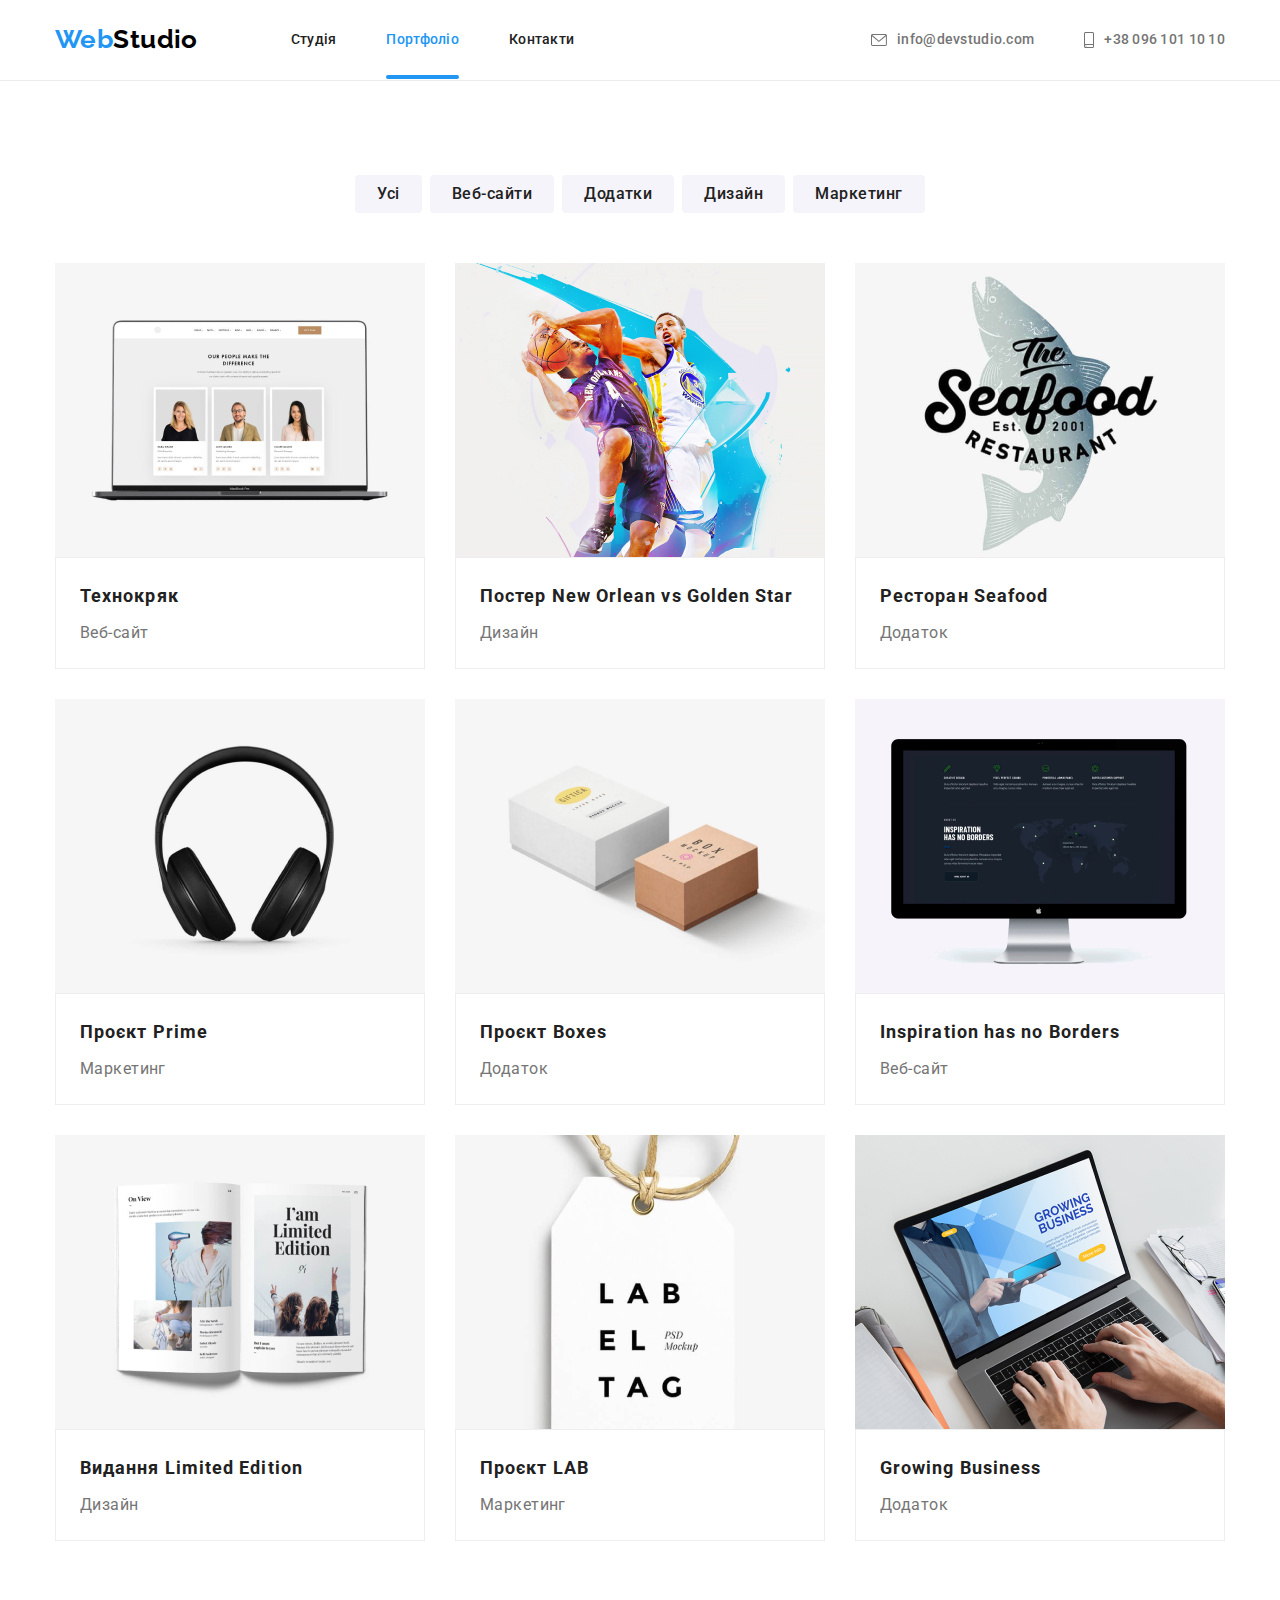
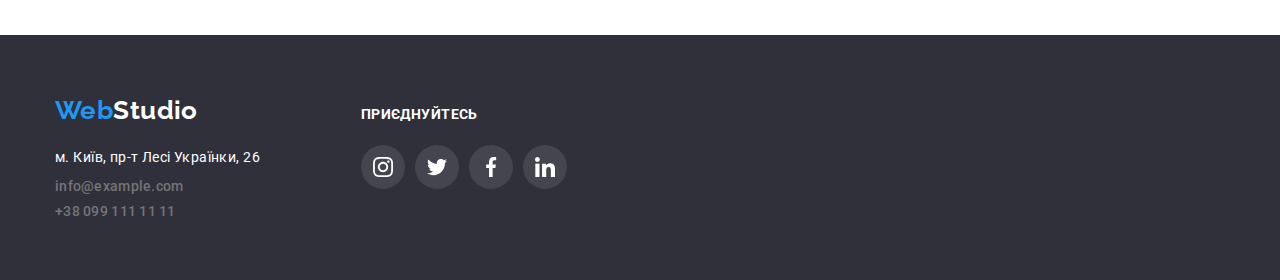
==== portfolio.html @ 7603ac48 "start" ====
<!DOCTYPE html>
<html lang="en">
  <head>
    <meta charset="UTF-8" />
    <meta http-equiv="X-UA-Compatible" content="IE=edge" />
    <meta name="viewport" content="width=device-width, initial-scale=1.0" />
    <link rel="preconnect" href="https://fonts.googleapis.com" />
    <link rel="preconnect" href="https://fonts.gstatic.com" crossorigin />
    <link
      href="https://fonts.googleapis.com/css2?family=Raleway:wght@700&family=Roboto:wght@400;500;700;900&display=swap"
      rel="stylesheet"
    />
    <link
      rel="stylesheet"
      href="https://cdn.jsdelivr.net/npm/modern-normalize@1.1.0/modern-normalize.min.css"
    />
    <link rel="stylesheet" href="./styles/styles.css" />
    <title>Document</title>
  </head>
  <body>
    <header class="page-header header-portfolio">
      <div class="container page-header-container">
        <nav class="page-navigation">
          <a class="logo link" href="./index.html">Web<span class="logo-word">Studio</span></a>
          <ul class="menu">
            <li><a class="nav-link" href="./index.html">Студія</a></li>
            <li class="active">
              <a class="nav-link current-portfolio link-before" href="./portfolio.html"
                >Портфоліо</a
              >
            </li>
            <li><a class="nav-link" href="">Контакти</a></li>
          </ul>
        </nav>
        <ul class="contacts-page">
          <li>
            <a class="contacts" href="mailto:info@devstudio.com"
              ><svg class="envelope-icon">
                <use href="./images/sprite.svg#icon-envelope"></use>
              </svg>
              info@devstudio.com</a
            >
          </li>
          <li>
            <a class="contacts" href="tel:+380961111111"
              ><svg class="smartphone-icon">
                <use href="./images/sprite.svg#icon-smartphone"></use>
              </svg>
              +38 096 101 10 10</a
            >
          </li>
        </ul>
      </div>
    </header>

    <main>
      <section class="portfolio">
        <div class="container">
          <h1 class="portfolio-title">Портфоліо</h1>
          <ul class="buttons-list">
            <li><button type="button" class="portfolio-button">Усі</button></li>
            <li><button type="button" class="portfolio-button">Веб-сайти</button></li>
            <li><button type="button" class="portfolio-button">Додатки</button></li>
            <li><button type="button" class="portfolio-button">Дизайн</button></li>
            <li><button type="button" class="portfolio-button">Маркетинг</button></li>
          </ul>

          <ul class="portfolio-list">
            <li>
              <a class="portfolio-cards" href="">
                <div class="portfolio-list-wrapper">
                  <img src="./images/portfolio1.jpg" alt="projects" width="370" />
                  <p class="overlay">
                    Ресурс пропонує комплексні пропозиції з різним рівнем функціоналу та сервісів.
                    Все це дозволить відвідувачу отримати вичерпні відомості про компанію чи
                    приватну особу.
                  </p>
                </div>

                <div class="portfolio-list-text">
                  <h2>Технокряк</h2>
                  <p class="portfolio-list-name">Веб-сайт</p>
                </div></a
              >
            </li>
            <li>
              <a class="portfolio-cards" href="">
                <div class="portfolio-list-wrapper">
                  <img src="./images/portfolio2.jpg" alt="projects" width="370" />
                  <p class="overlay">
                    Ресурс пропонує комплексні пропозиції з різним рівнем функціоналу та сервісів.
                    Все це дозволить відвідувачу отримати вичерпні відомості про компанію чи
                    приватну особу.
                  </p>
                </div>
                <div class="portfolio-list-text">
                  <h2>Постер New Orlean vs Golden Star</h2>
                  <p class="portfolio-list-name">Дизайн</p>
                </div></a
              >
            </li>
            <li>
              <a class="portfolio-cards" href="">
                <div class="portfolio-list-wrapper">
                  <img src="./images/portfolio3.jpg" alt="projects" width="370" />
                  <p class="overlay">
                    Ресурс пропонує комплексні пропозиції з різним рівнем функціоналу та сервісів.
                    Все це дозволить відвідувачу отримати вичерпні відомості про компанію чи
                    приватну особу.
                  </p>
                </div>
                <div class="portfolio-list-text">
                  <h2>Ресторан Seafood</h2>
                  <p class="portfolio-list-name">Додаток</p>
                </div></a
              >
            </li>
            <li>
              <a class="portfolio-cards" href="">
                <div class="portfolio-list-wrapper">
                  <img src="./images/portfolio4.jpg" alt="projects" width="370" />
                  <p class="overlay">
                    Ресурс пропонує комплексні пропозиції з різним рівнем функціоналу та сервісів.
                    Все це дозволить відвідувачу отримати вичерпні відомості про компанію чи
                    приватну особу.
                  </p>
                </div>
                <div class="portfolio-list-text">
                  <h2>Проєкт Prime</h2>
                  <p class="portfolio-list-name">Маркетинг</p>
                </div></a
              >
            </li>
            <li>
              <a class="portfolio-cards" href="">
                <div class="portfolio-list-wrapper">
                  <img src="./images/portfolio5.jpg" alt="projects" width="370" />
                  <p class="overlay">
                    Ресурс пропонує комплексні пропозиції з різним рівнем функціоналу та сервісів.
                    Все це дозволить відвідувачу отримати вичерпні відомості про компанію чи
                    приватну особу.
                  </p>
                </div>
                <div class="portfolio-list-text">
                  <h2>Проєкт Boxes</h2>
                  <p class="portfolio-list-name">Додаток</p>
                </div></a
              >
            </li>
            <li>
              <a class="portfolio-cards" href="">
                <div class="portfolio-list-wrapper">
                  <img src="./images/portfolio6.jpg" alt="projects" width="370" />
                  <p class="overlay">
                    Ресурс пропонує комплексні пропозиції з різним рівнем функціоналу та сервісів.
                    Все це дозволить відвідувачу отримати вичерпні відомості про компанію чи
                    приватну особу.
                  </p>
                </div>
                <div class="portfolio-list-text">
                  <h2>Inspiration has no Borders</h2>
                  <p class="portfolio-list-name">Веб-сайт</p>
                </div></a
              >
            </li>
            <li>
              <a class="portfolio-cards" href="">
                <div class="portfolio-list-wrapper">
                  <img src="./images/portfolio7.jpg" alt="projects" width="370" />
                  <p class="overlay">
                    Ресурс пропонує комплексні пропозиції з різним рівнем функціоналу та сервісів.
                    Все це дозволить відвідувачу отримати вичерпні відомості про компанію чи
                    приватну особу.
                  </p>
                </div>
                <div class="portfolio-list-text">
                  <h2>Видання Limited Edition</h2>
                  <p class="portfolio-list-name">Дизайн</p>
                </div></a
              >
            </li>
            <li>
              <a class="portfolio-cards" href="">
                <div class="portfolio-list-wrapper">
                  <img src="./images/portfolio8.jpg" alt="projects" width="370" />
                  <p class="overlay">
                    Ресурс пропонує комплексні пропозиції з різним рівнем функціоналу та сервісів.
                    Все це дозволить відвідувачу отримати вичерпні відомості про компанію чи
                    приватну особу.
                  </p>
                </div>
                <div class="portfolio-list-text">
                  <h2>Проєкт LAB</h2>
                  <p class="portfolio-list-name">Маркетинг</p>
                </div></a
              >
            </li>
            <li>
              <a class="portfolio-cards" href="">
                <div class="portfolio-list-wrapper">
                  <img src="./images/portfolio9.jpg" alt="projects" width="370" />
                  <p class="overlay">
                    Ресурс пропонує комплексні пропозиції з різним рівнем функціоналу та сервісів.
                    Все це дозволить відвідувачу отримати вичерпні відомості про компанію чи
                    приватну особу.
                  </p>
                </div>
                <div class="portfolio-list-text">
                  <h2>Growing Business</h2>
                  <p class="portfolio-list-name">Додаток</p>
                </div></a
              >
            </li>
          </ul>
        </div>
      </section>
    </main>

    <footer class="footer">
      <div class="container">
        <div class="address-data">
          <a class="logo link footer-logo-link" href="./index.html"
            >Web<span class="logo-footer">Studio</span></a
          >
          <address>
            <ul class="footer-contacts">
              <li>
                <a
                  class="location"
                  href="https://goo.gl/maps/fuFaJHWRUZ9PZ27R8"
                  target="_blank"
                  rel="noopener nofollow"
                  >м. Київ, пр-т Лесі Українки, 26</a
                >
              </li>
              <li class="footer-contacts">
                <a class="contacts" href="mailto:info@example.com">info@example.com</a>
              </li>
              <li class="footer-contacts">
                <a class="contacts" href="tel:+380991111111">+38 099 111 11 11</a>
              </li>
            </ul>
          </address>
        </div>

        <div class="footer-links">
          <p class="footer-icons-title">приєднуйтесь</p>
          <ul class="footer-icons-list">
            <li class="icon-link-list">
              <a class="footer-icons-link" href="">
                <svg class="footer-social-icons">
                  <use href="./images/sprite.svg#icon-instagram"></use>
                </svg>
              </a>
            </li>
            <li class="icon-link-list">
              <a class="footer-icons-link" href="">
                <svg class="footer-social-icons">
                  <use href="./images/sprite.svg#icon-twitter"></use>
                </svg>
              </a>
            </li>
            <li class="icon-link-list">
              <a class="footer-icons-link" href="">
                <svg class="footer-social-icons">
                  <use href="./images/sprite.svg#icon-facebook"></use>
                </svg>
              </a>
            </li>
            <li class="icon-link-list">
              <a class="footer-icons-link" href="">
                <svg class="footer-social-icons">
                  <use href="./images/sprite.svg#icon-linkedin"></use>
                </svg>
              </a>
            </li>
          </ul>
        </div>
      </div>
    </footer>
  </body>
</html>
---- styles/styles.css ----
:root {
  --primary-text-color: #212121;
  --secondary-text-color: #757575;
  --white-font-color: #ffffff;
  --accent-color: #2196f3;
  --dark-background-color: #2f303a;
  --primary-background-color: #ffffff;
  --secondary-background-color: #f5f4fa;
  --transition-dur-and-func: 250ms cubic-bezier(0.4, 0, 0.2, 1);
}

body {
  font-family: 'Roboto', sans-serif;
  color: var(--primary-text-color);
  background-color: var(--primary-background-color);
  font-size: 14px;
  letter-spacing: 0.03em;
}

img {
  display: block;
  min-width: 100%;
  height: auto;
}

h1,
h2,
h3,
h4,
p {
  margin: 0;
}

ul,
ol {
  margin-top: 0;
  margin-bottom: 0;
  padding-left: 0;
}

section {
  padding-top: 94px;
  padding-bottom: 94px;
}

address {
  font-style: normal;
}

.container {
  width: 1200px;
  margin: 0 auto;
  padding-left: 15px;
  padding-right: 15px;
}

.page-header {
  padding-top: 24px;
  padding-bottom: 25px;
}

/* header */
.page-header-container {
  display: flex;
  align-items: center;
}

.page-navigation {
  display: flex;
  align-items: center;
  margin-right: auto;
}

.menu {
  display: flex;
  column-gap: 50px;
}

.logo {
  font-family: 'Raleway';
  font-style: normal;
  font-weight: 700;
  font-size: 26px;
  line-height: 1.2;
  color: var(--accent-color);
  margin-right: 93px;
}

.link {
  text-decoration: none;
}

.logo-word {
  color: #000000;
}

a {
  text-decoration: none;
}

.nav-link {
  padding: 32px 0;
  font-style: normal;
  font-weight: 500;
  font-size: 14px;
  line-height: 1.14;
  letter-spacing: 0.02em;
  color: var(--primary-text-color);
  transition: color var(--transition-dur-and-func);
}

.nav-link:hover,
.nav-link:focus {
  color: var(--accent-color);
}

.current {
  color: var(--accent-color);
  position: relative;
}

.contacts-page {
  display: flex;
  column-gap: 50px;
}

.contacts {
  display: flex;
  align-items: center;
  font-style: normal;
  font-weight: 500;
  font-size: 14px;
  line-height: 1.14;
  letter-spacing: 0.02em;
  color: var(--secondary-text-color);
  transition: color var(--transition-dur-and-func);
}

.contacts:hover,
.contacts:focus {
  color: var(--accent-color);
}

ul {
  list-style: none;
}

/* head secction */

.head-block {
  background: var(--dark-background-color);
  background-image: linear-gradient(rgba(47, 48, 58, 0.4), rgba(47, 48, 58, 0.4)),
    url(../images/bg.jpg);
  background-size: cover;
  background-repeat: no-repeat;
  max-width: 1600px;
  height: 600px;
  padding-top: 200px;
  padding-bottom: 200px;
  text-align: center;
  margin: 0 auto;
}

.head-title {
  font-weight: 900;
  font-size: 44px;
  line-height: 1.36;
  letter-spacing: 0.06em;
  text-transform: uppercase;
  color: var(--white-font-color);
  width: 696px;
  margin: 0 auto;
  margin-bottom: 30px;
}

.head-button {
  font-family: inherit;
  font-style: normal;
  font-weight: 700;
  font-size: 16px;
  line-height: 1.87;
  letter-spacing: 0.06em;
  padding: 10px 32px;
  border: none;
  box-shadow: 0px 4px 4px rgba(0, 0, 0, 0.15);
  border-radius: 4px;
  color: var(--white-font-color);
  background-color: var(--accent-color);
  cursor: pointer;
  transition: background-color var(--transition-dur-and-func);
}

.head-button:hover,
.head-button:focus {
  background-color: #188ce8;
}

.hide {
  position: absolute;
  width: 1px;
  height: 1px;
  margin: -1px;
  border: 0;
  padding: 0;
  white-space: nowrap;
  clip-path: inset(100%);
  clip: rect(0 0 0 0);
  overflow: hidden;
}

.advantage-list h3 {
  font-style: normal;
  font-weight: 700;
  font-size: 14px;
  line-height: 1.14;
  text-transform: uppercase;
  color: var(--primary-text-color);
  margin-bottom: 10px;
}

.advantage-list p {
  font-style: normal;
  font-weight: 400;
  font-size: 14px;
  line-height: 1.71;
  color: var(--secondary-text-color);
}

.advantage-list {
  display: flex;
  column-gap: 30px;
}

.work {
  padding-top: 0;
}

.work-title {
  font-style: normal;
  font-weight: 700;
  font-size: 36px;
  line-height: 1.17;
  text-align: center;
  color: var(--primary-text-color);
  margin-bottom: 50px;
}

.work-photo {
  display: flex;
  column-gap: 30px;
}
.team {
  background-color: var(--secondary-background-color);
}

.team-title {
  font-style: normal;
  font-weight: 700;
  font-size: 36px;
  line-height: 1.17;
  text-align: center;
  color: var(--primary-text-color);
  margin-bottom: 50px;
}

.team-squad {
  display: flex;
  column-gap: 30px;
}

.team-member {
  width: 270px;
  background: #ffffff;
  box-shadow: 0px 1px 3px rgba(0, 0, 0, 0.12), 0px 1px 1px rgba(0, 0, 0, 0.14),
    0px 2px 1px rgba(0, 0, 0, 0.2);
  border-radius: 0px 0px 4px 4px;
}

.member-name {
  padding-top: 30px;
  padding-bottom: 30px;
  text-align: center;
}

.team h3 {
  font-weight: 500;
  font-size: 16px;
  line-height: 1.19;
  color: var(--primary-text-color);
  margin-bottom: 10px;
}
.team p {
  font-weight: 400;
  font-size: 16px;
  line-height: 1.19;
  color: var(--secondary-text-color);
}

/* footer */

footer {
  background: var(--dark-background-color);
  padding: 60px 0;
}

.location {
  font-weight: 400;
  font-size: 14px;
  color: var(--white-font-color);
  line-height: 1.71;
  transition: color var(--transition-dur-and-func);
}

.location:hover,
.location:focus {
  color: var(--accent-color);
}

.logo-footer {
  color: var(--white-font-color);
}

.footer-contacts:not(:first-child) {
  margin-top: 9px;
}

.footer-contacts {
  line-height: 1.71;
  margin-top: 20px;
}

/* portfolio */

.header-portfolio {
  border-bottom: 1px solid #ececec;
}

.current-portfolio {
  position: relative;
  color: var(--accent-color);
}

.portfolio-title {
  position: absolute;
  width: 1px;
  height: 1px;
  margin: -1px;
  border: 0;
  padding: 0;
  white-space: nowrap;
  clip-path: inset(100%);
  clip: rect(0 0 0 0);
  overflow: hidden;
}

.portfolio-button {
  font-family: inherit;
  background-color: #f5f4fa;
  color: var(--primary-text-color);
  border-radius: 4px;
  cursor: pointer;
  padding: 6px 22px;
  border: none;
  font-weight: 500;
  font-size: 16px;
  line-height: 1.62;
  text-align: center;
  letter-spacing: 0.03em;
  transition: background-color var(--transition-dur-and-func), color var(--transition-dur-and-func),
    box-shadow var(--transition-dur-and-func);
}

.portfolio-button:hover,
.portfolio-button:focus {
  background-color: var(--accent-color);
  color: var(--white-font-color);
  box-shadow: 0px 3px 1px rgba(0, 0, 0, 0.1), 0px 1px 2px rgba(0, 0, 0, 0.08),
    0px 2px 2px rgba(0, 0, 0, 0.12);
}

.buttons-list li {
  font-style: normal;
  font-weight: 500;
  font-size: 16px;
  line-height: 1.62;
  color: var(--primary-text-color);
}
.buttons-list {
  display: flex;
  justify-content: center;
  column-gap: 8px;
}

.portfolio-list li {
  width: 370px;
  background: #ffffff;
}

.portfolio-list {
  display: flex;
  flex-wrap: wrap;
  gap: 30px;
  margin-top: 50px;
}

.portfolio-list-text {
  padding: 20px 24px;
  border: 1px solid #eeeeee;
}

.portfolio-list h2 {
  font-weight: 700;
  font-size: 18px;
  line-height: 2;
  letter-spacing: 0.06em;
  color: var(--primary-text-color);
  margin-bottom: 4px;
}

.portfolio-list-name {
  font-size: 16px;
  line-height: 1.87;
  color: var(--secondary-text-color);
}

.icon {
  display: flex;
  justify-content: center;
  align-items: center;
  width: 270px;
  height: 120px;
  background: #f5f4fa;
  border-radius: 4px;
  margin-bottom: 30px;
}

.icon-company-list {
  display: flex;
  gap: 30px;
  justify-content: space-between;
}

.icon-link {
  display: flex;
  width: 170px;
  height: 92px;
  border: 1px solid currentColor;
  border-radius: 4px;
  justify-content: center;
  align-items: center;
  color: #afb1b8;
  transition: color var(--transition-dur-and-func);
}
.icon-client {
  fill: currentColor;
}

.icon-link:hover,
.icon-link:focus {
  color: var(--accent-color);
}

.company-title {
  font-style: normal;
  font-weight: 700;
  font-size: 36px;
  line-height: 1.17;
  text-align: center;
  color: var(--primary-text-color);
  margin-bottom: 50px;
}

.social-list {
  display: flex;
  justify-content: center;
  column-gap: 10px;
  margin-top: 16px;
}

.social-list-icon {
  width: 20px;
  height: 20px;
  fill: currentColor;
}

.social-list-link {
  display: flex;
  justify-content: center;
  align-items: center;
  border-radius: 50%;
  width: 44px;
  height: 44px;
  background-color: #fff;
  color: #afb1b8;
  transition: background-color var(--transition-dur-and-func), color var(--transition-dur-and-func);
}

.social-list-link:hover,
.social-list-link:focus {
  background-color: var(--accent-color);
  color: var(--white-font-color);
}

.envelope-icon {
  width: 16px;
  height: 12px;
  margin-right: 10px;
  fill: currentColor;
}

.envelope-icon:hover {
  fill: var(--accent-color);
}

.smartphone-icon {
  width: 10px;
  height: 16px;
  margin-right: 10px;
  fill: currentColor;
}

.footer-icons {
  display: flex;
  align-items: baseline;
  margin-left: 70px;
}

.footer-icons-link {
  display: flex;
  justify-content: center;
  align-items: center;
  border-radius: 50%;
  width: 44px;
  height: 44px;
  background-color: rgba(255, 255, 255, 0.1);
  color: var(--secondary-text-color);
  transition: background-color var(--transition-dur-and-func);
}
.footer-icons-link:hover,
.footer-icons-link:focus {
  background-color: var(--accent-color);
}

.footer-icons-list {
  display: flex;
  column-gap: 10px;
  margin-top: 20px;
}

.footer-social-icons {
  width: 20px;
  height: 20px;
  fill: white;
}

.footer-icons-title {
  display: inline-block;

  font-weight: 700;
  font-size: 14px;
  line-height: 1.42;
  text-transform: uppercase;
  color: var(--white-font-color);
}

.footer .container {
  display: flex;
  align-items: baseline;
  margin: auto;
}

.address-data {
  margin-right: 70px;
}

.footer .logo {
  padding: 0;
}

.portfolio-cards {
  display: block;
}

.portfolio-cards:hover,
.portfolio-cards:focus {
  box-shadow: 0px 1px 1px rgba(0, 0, 0, 0.12), 0px 4px 4px rgba(0, 0, 0, 0.06),
    1px 4px 6px rgba(0, 0, 0, 0.16);
}

.backdrop {
  position: fixed;
  top: 0;
  left: 0;
  width: 100%;
  height: 100%;
  z-index: 100;

  background: rgba(0, 0, 0, 0.2);
  transition: opacity 500ms ease, visibility 500ms ease;
}

.modal {
  position: absolute;
  width: 528px;
  height: 581px;
  top: 50%;
  left: 50%;
  transform: translate(-50%, -50%);

  background: #ffffff;
  box-shadow: 0px 1px 3px rgba(0, 0, 0, 0.12), 0px 1px 1px rgba(0, 0, 0, 0.14),
    0px 2px 1px rgba(0, 0, 0, 0.2);
  border-radius: 4px;
}

.modal-close-btn {
  position: absolute;
  width: 30px;
  height: 30px;
  background: #ffffff;
  border: 1px solid rgba(0, 0, 0, 0.1);
  border-radius: 50%;
  background: transparent;
  padding: 0;
  display: flex;
  justify-content: center;
  align-items: center;
  cursor: pointer;
  top: 8px;
  right: 8px;
}

.backdrop.is-hidden {
  opacity: 0;
  visibility: hidden;
  pointer-events: none;
}

.work-list-overlay {
  display: flex;
  justify-content: center;
  align-items: center;
  position: absolute;
  width: 100%;
  height: 70px;
  bottom: 0;
  background: rgba(47, 48, 58, 0.8);
  font-weight: 700;
  text-transform: uppercase;
  color: var(--primary-background-color);
}

.work-list-img-wrapper {
  position: relative;
}

.portfolio-list-wrapper {
  position: relative;
  overflow: hidden;
}

.overlay {
  position: absolute;
  width: 100%;
  height: 100%;
  left: 0;
  top: 0;
  padding: 63px 24px;
  background: rgba(33, 150, 243, 0.9);
  font-weight: 400;
  font-size: 18px;
  line-height: 1.56;
  letter-spacing: 0.03em;
  color: var(--primary-background-color);
  overflow: auto;
  transform: translateY(100%);
  transition: transform var(--transition-dur-and-func);
}

.portfolio-cards:hover .overlay,
.portfolio-cards:focus .overlay {
  transform: translateY(0);
}

.link-before::after {
  content: '';
  position: absolute;
  bottom: 0;
  left: 0;
  width: 100%;
  height: 4px;
  background: #2196f3;
  border-radius: 2px;
}

.link-before-main:after {
  content: '';
  position: absolute;
  bottom: 0;
  left: 0;
  width: 100%;
  height: 4px;
  background: #2196f3;
  border-radius: 2px;
}
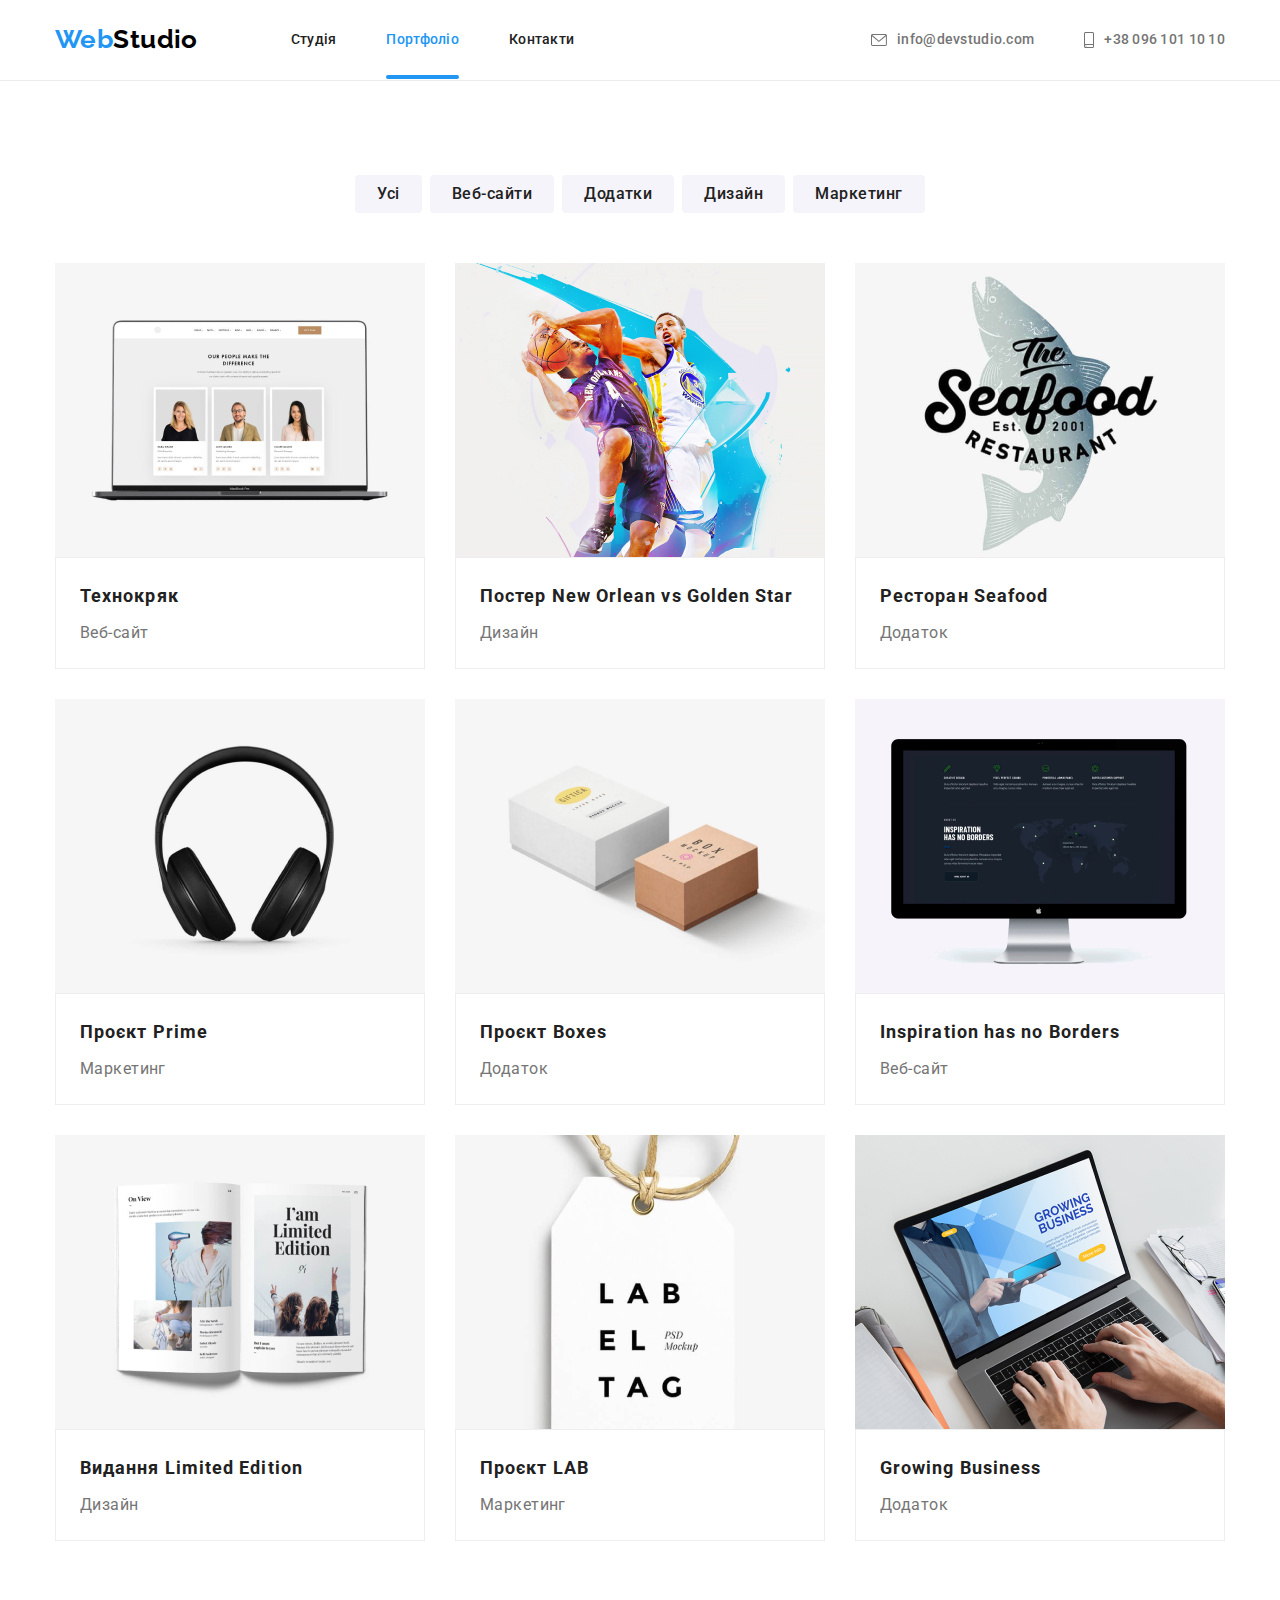
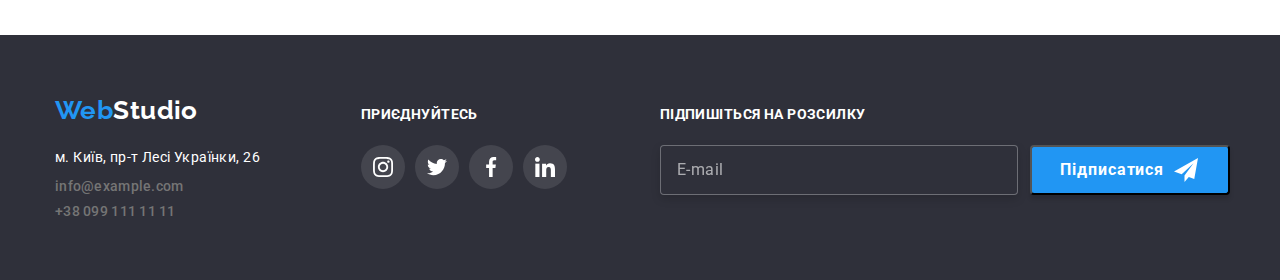
==== commit 89de8cf9: "ver.0.1" ====
--- a/portfolio.html
+++ b/portfolio.html
@@ -276,6 +276,20 @@
             </li>
           </ul>
         </div>
+        <div class="footer-form">
+          <p class="footer-form-title">Підпишіться на розсилку</p>
+          <form class="footer-form-form">
+            <label>
+              <input class="footer-form-input" type="email" name="email" placeholder="E-mail" />
+            </label>
+            <button class="footer-form-btn" type="submit">
+              Підписатися
+              <svg class="footer-form-icon" width="24" height="24">
+                <use href="./images/sprite.svg#icon-send"></use>
+              </svg>
+            </button>
+          </form>
+        </div>
       </div>
     </footer>
   </body>
--- a/styles/styles.css
+++ b/styles/styles.css
@@ -568,6 +568,9 @@
   align-items: baseline;
   margin: auto;
 }
+.footer-links {
+  margin-right: 93px;
+}
 
 .address-data {
   margin-right: 70px;
@@ -575,6 +578,62 @@
 
 .footer .logo {
   padding: 0;
+}
+
+.footer-form-title {
+  display: inline-block;
+  font-weight: 700;
+  font-size: 14px;
+  line-height: 1.42;
+  text-transform: uppercase;
+  color: var(--white-font-color);
+
+  margin-bottom: 20px;
+}
+
+.footer-form-input {
+  width: 358px;
+  height: 50px;
+  border: 1px solid rgba(255, 255, 255, 0.3);
+  filter: drop-shadow(0px 4px 4px rgba(0, 0, 0, 0.15));
+  border-radius: 4px;
+  padding: 15px 16px;
+  background: var(--dark-background-color);
+  color: var(--white-font-color);
+}
+.footer-form-input::placeholder {
+  font-size: 16px;
+  line-height: 1.25;
+  align-items: center;
+  letter-spacing: 0.03em;
+  color: rgba(255, 255, 255, 0.6);
+}
+
+.footer-form-btn {
+  margin-left: 12px;
+  width: 200px;
+  height: 50px;
+  background: var(--accent-color);
+  box-shadow: 0px 4px 4px rgba(0, 0, 0, 0.15);
+  border-radius: 4px;
+  font-weight: 700;
+  font-size: 16px;
+  line-height: 1.88;
+  display: flex;
+  align-items: center;
+  letter-spacing: 0.06em;
+  color: #ffffff;
+  padding-left: 28px;
+}
+
+.footer-form-form {
+  display: flex;
+  width: 570px;
+  justify-content: start;
+}
+
+.footer-form-icon {
+  margin-left: 10px;
 }
 
 .portfolio-cards {
@@ -606,7 +665,7 @@
   top: 50%;
   left: 50%;
   transform: translate(-50%, -50%);
-
+  padding: 40px 40px;
   background: #ffffff;
   box-shadow: 0px 1px 3px rgba(0, 0, 0, 0.12), 0px 1px 1px rgba(0, 0, 0, 0.14),
     0px 2px 1px rgba(0, 0, 0, 0.2);
@@ -628,6 +687,12 @@
   cursor: pointer;
   top: 8px;
   right: 8px;
+  transition: fill var(--accent-color);
+}
+
+.modal-close-btn:hover,
+.modal-close-btn:focus {
+  fill: var(--accent-color);
 }
 
 .backdrop.is-hidden {
@@ -703,3 +768,115 @@
   background: #2196f3;
   border-radius: 2px;
 }
+
+.modal-form-title {
+  font-weight: 700;
+  font-size: 20px;
+  line-height: 0.87;
+  text-align: center;
+  letter-spacing: 0.03em;
+  color: var(--primary-text-color);
+  margin-bottom: 12px;
+}
+
+.modal-form {
+  display: flex;
+  flex-direction: column;
+}
+
+.modal-form-input {
+  width: 100%;
+  height: 40px;
+  padding-left: 42px;
+  border: 1px solid rgba(33, 33, 33, 0.2);
+  border-radius: 4px;
+  transition: border-color var(--transition-dur-and-func);
+}
+
+.modal-form-input:focus {
+  outline: none;
+  border-color: var(--accent-color);
+}
+
+.modal-input-desc {
+  display: block;
+  margin-bottom: 4px;
+  font-size: 12px;
+  line-height: 0.86;
+  letter-spacing: 0.01em;
+  color: var(--secondary-text-color);
+}
+
+.modal-form-field {
+  margin-bottom: 10px;
+}
+
+.modal-form-message {
+  width: 100%;
+  height: 120px;
+  resize: none;
+  border: 1px solid rgba(33, 33, 33, 0.2);
+  border-radius: 4px;
+  padding: 12px 16px;
+  transition: border-color var(--transition-dur-and-func);
+}
+
+.modal-form-message:focus {
+  outline: none;
+  border-color: var(--accent-color);
+}
+
+.modal-form-message::placeholder {
+  font-size: 12px;
+  line-height: 1.16;
+  letter-spacing: 0.01em;
+  color: rgba(117, 117, 117, 0.5);
+}
+
+.modal-form-btn {
+  width: 200px;
+  height: 50px;
+  align-self: center;
+  border: none;
+  padding: 10px 52px;
+  background: var(--accent-color);
+  box-shadow: 0px 4px 4px rgba(0, 0, 0, 0.15);
+  border-radius: 4px;
+  cursor: pointer;
+  font-weight: 700;
+  font-size: 16px;
+  line-height: 1.88;
+  letter-spacing: 0.06em;
+  color: var(--white-font-color);
+}
+
+.modal-form-check-field {
+  display: flex;
+  align-items: center;
+  margin-bottom: 30px;
+  width: 100%;
+  font-weight: 400;
+  font-size: 14px;
+  line-height: 1.71;
+  letter-spacing: 0.03em;
+  color: var(--secondary-text-color);
+  padding-left: 16px;
+}
+
+.modal-form-input-icon {
+  position: absolute;
+  left: 12px;
+  top: 50%;
+  display: block;
+  transform: translateY(-50%);
+  transition: fill var(--transition-dur-and-func);
+}
+
+.modal-form-input:focus + .modal-form-input-icon {
+  fill: var(--accent-color);
+}
+
+.modal-form-input-wrapper {
+  position: relative;
+  display: block;
+}
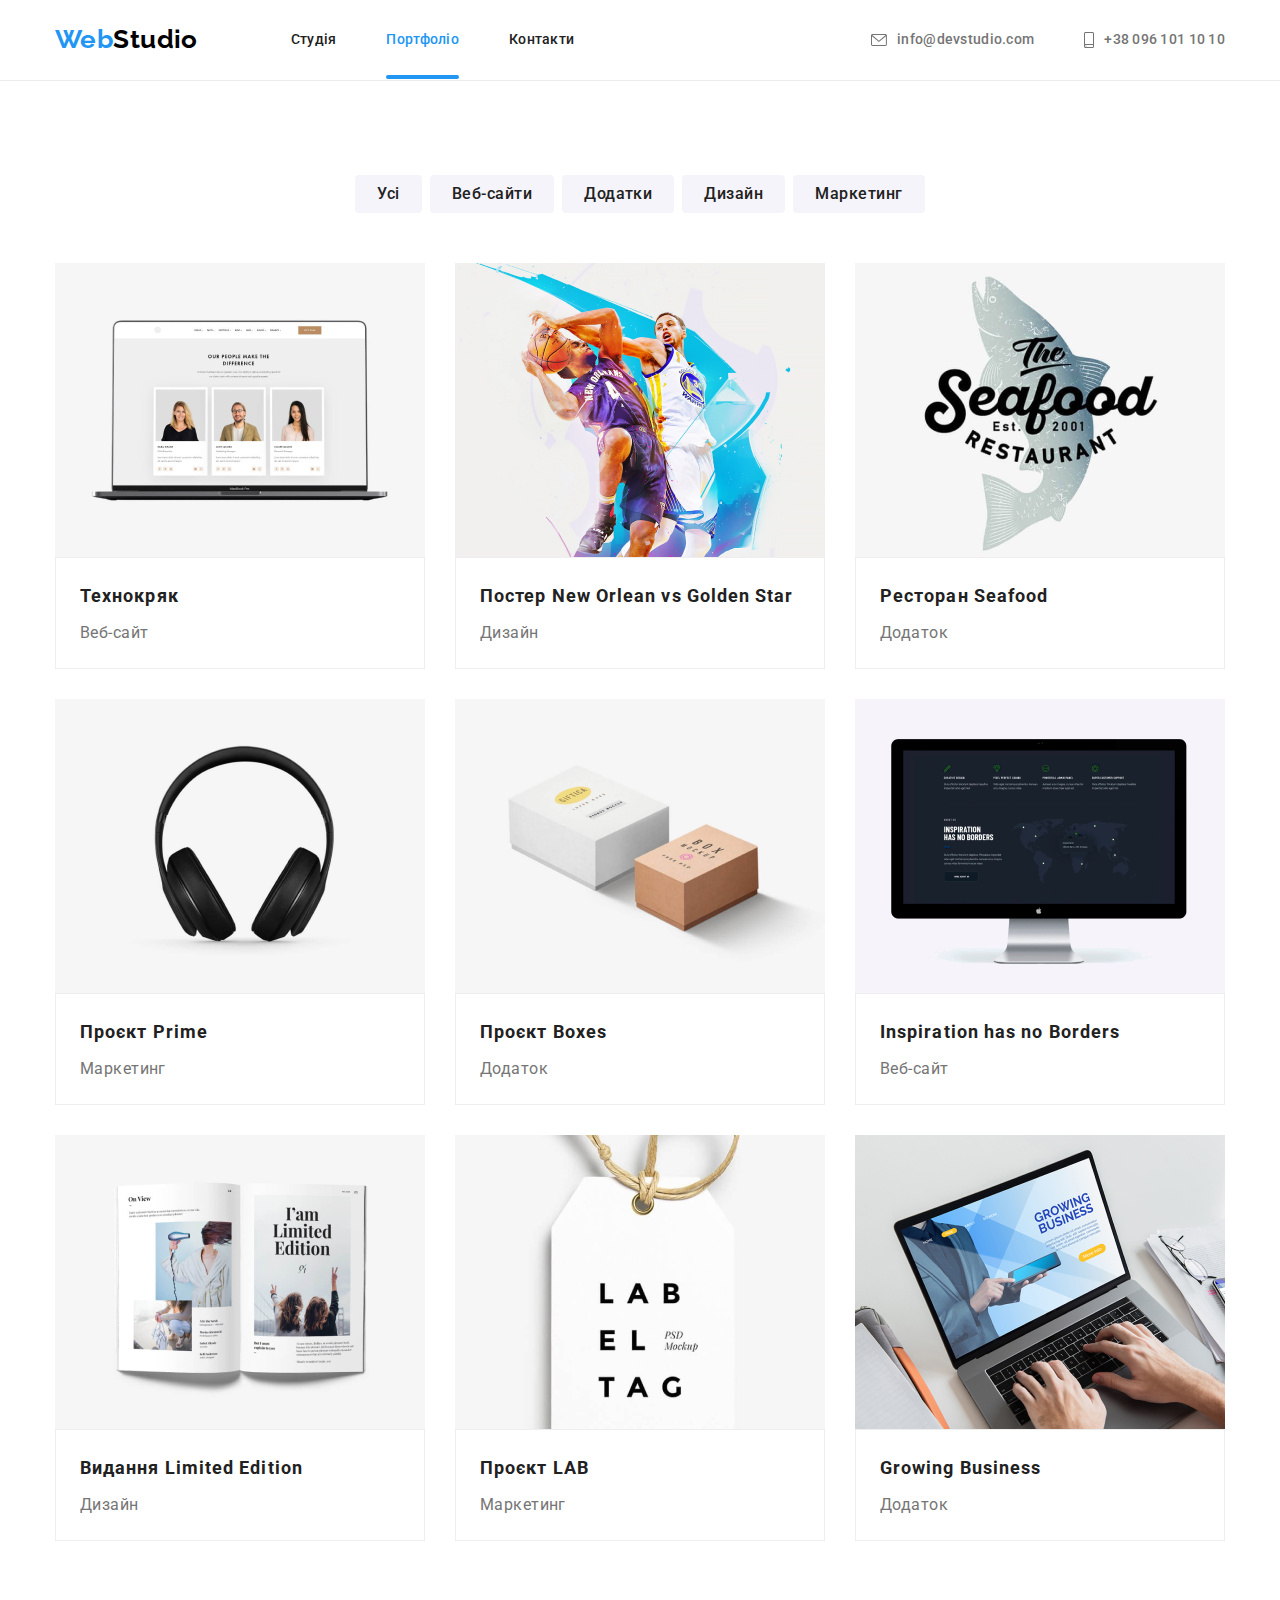
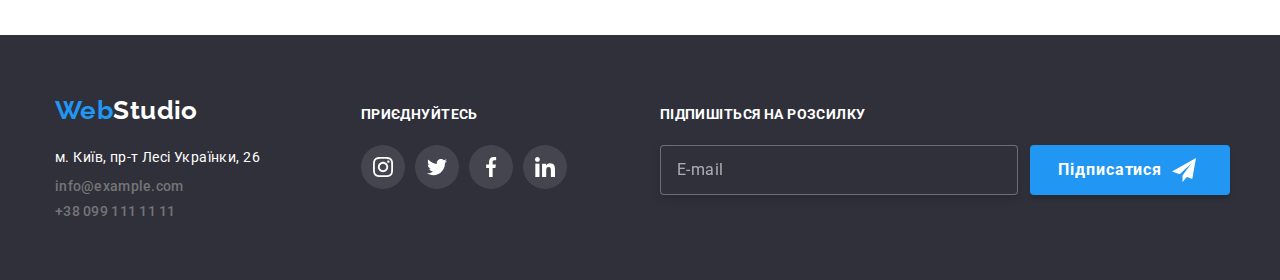
==== commit d83bdcde: "final" ====
--- a/portfolio.html
+++ b/portfolio.html
@@ -15,7 +15,7 @@
       href="https://cdn.jsdelivr.net/npm/modern-normalize@1.1.0/modern-normalize.min.css"
     />
     <link rel="stylesheet" href="./styles/styles.css" />
-    <title>Document</title>
+    <title>WebStudio</title>
   </head>
   <body>
     <header class="page-header header-portfolio">
--- a/styles/styles.css
+++ b/styles/styles.css
@@ -620,16 +620,22 @@
   font-size: 16px;
   line-height: 1.88;
   display: flex;
+  border: none;
   align-items: center;
   letter-spacing: 0.06em;
   color: #ffffff;
   padding-left: 28px;
+  transition: background-color var(--transition-dur-and-func);
+}
+
+.footer-form-btn:focus,
+.footer-form-btn:hover {
+  background-color: #188ce8;
 }
 
 .footer-form-form {
   display: flex;
   width: 570px;
-  justify-content: start;
 }
 
 .footer-form-icon {
@@ -848,6 +854,12 @@
   line-height: 1.88;
   letter-spacing: 0.06em;
   color: var(--white-font-color);
+  transition: background-color var(--transition-dur-and-func);
+}
+
+.modal-form-btn:hover,
+.modal-form-btn:focus {
+  background-color: #188ce8;
 }
 
 .modal-form-check-field {
@@ -880,3 +892,34 @@
   position: relative;
   display: block;
 }
+
+.modal-form-check {
+  position: absolute;
+  appearance: none;
+}
+
+.own-checkbox {
+  margin-right: 8px;
+  width: 16px;
+  height: 15px;
+  border: 2px solid #212121;
+  border-radius: 2px;
+  fill: var(--white-font-color);
+}
+
+.modal-form-check:checked + .own-checkbox {
+  background-color: var(--accent-color);
+}
+
+.modal-form-check:checked + .own-checkbox {
+  border-color: var(--accent-color);
+}
+
+.policy-link {
+  font-weight: 400;
+  font-size: 14px;
+  line-height: 1.71;
+  letter-spacing: 0.03em;
+  color: var(--accent-color);
+  text-decoration: underline;
+}
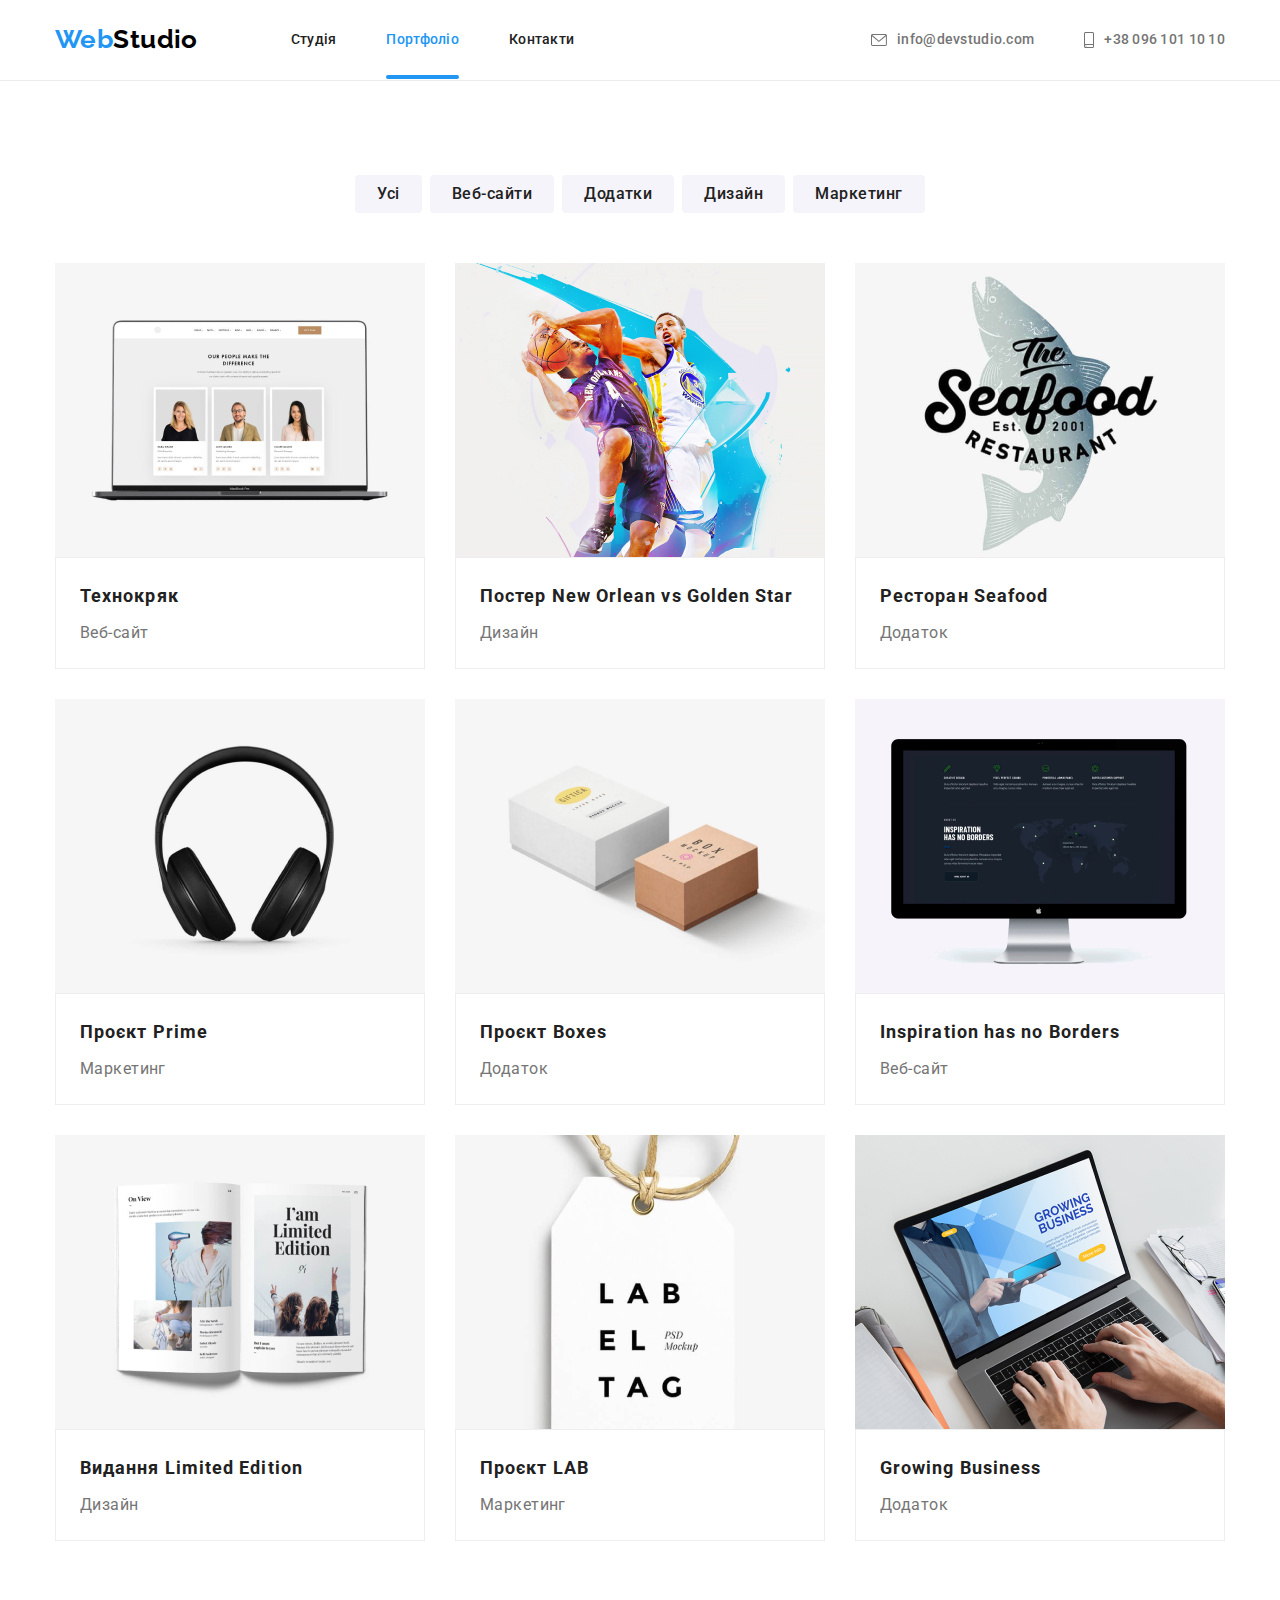
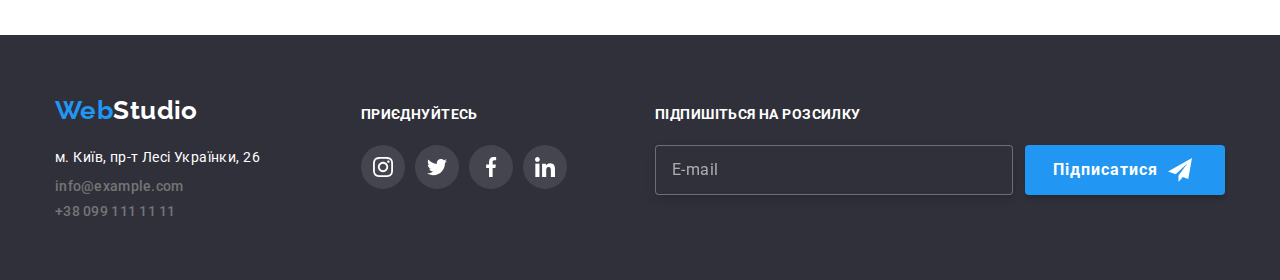
==== commit b87e1524: "21" ====
--- a/portfolio.html
+++ b/portfolio.html
@@ -15,35 +15,36 @@
       href="https://cdn.jsdelivr.net/npm/modern-normalize@1.1.0/modern-normalize.min.css"
     />
     <link rel="stylesheet" href="./styles/styles.css" />
+    <link rel="stylesheet" href="./css/main.min.css" />
     <title>WebStudio</title>
   </head>
   <body>
     <header class="page-header header-portfolio">
-      <div class="container page-header-container">
+      <div class="container page-header__container">
         <nav class="page-navigation">
           <a class="logo link" href="./index.html">Web<span class="logo-word">Studio</span></a>
           <ul class="menu">
-            <li><a class="nav-link" href="./index.html">Студія</a></li>
-            <li class="active">
-              <a class="nav-link current-portfolio link-before" href="./portfolio.html"
+            <li class="menu__item"><a class="menu__link" href="./index.html">Студія</a></li>
+            <li class="active menu__item">
+              <a class="menu__link current-portfolio link-before" href="./portfolio.html"
                 >Портфоліо</a
               >
             </li>
-            <li><a class="nav-link" href="">Контакти</a></li>
+            <li class="menu__item"><a class="menu__link" href="">Контакти</a></li>
           </ul>
         </nav>
-        <ul class="contacts-page">
-          <li>
-            <a class="contacts" href="mailto:info@devstudio.com"
-              ><svg class="envelope-icon">
+        <ul class="menu">
+          <li class="menu__item">
+            <a class="menu__contacts" href="mailto:info@devstudio.com"
+              ><svg class="menu__envelope-icon">
                 <use href="./images/sprite.svg#icon-envelope"></use>
               </svg>
               info@devstudio.com</a
             >
           </li>
-          <li>
-            <a class="contacts" href="tel:+380961111111"
-              ><svg class="smartphone-icon">
+          <li class="menu__item">
+            <a class="menu__contacts" href="tel:+380961111111"
+              ><svg class="menu__smartphone-icon">
                 <use href="./images/sprite.svg#icon-smartphone"></use>
               </svg>
               +38 096 101 10 10</a
@@ -234,10 +235,10 @@
                 >
               </li>
               <li class="footer-contacts">
-                <a class="contacts" href="mailto:info@example.com">info@example.com</a>
+                <a class="menu__contacts" href="mailto:info@example.com">info@example.com</a>
               </li>
               <li class="footer-contacts">
-                <a class="contacts" href="tel:+380991111111">+38 099 111 11 11</a>
+                <a class="menu__contacts" href="tel:+380991111111">+38 099 111 11 11</a>
               </li>
             </ul>
           </address>
--- a/styles/styles.css
+++ b/styles/styles.css
@@ -1,925 +1,5 @@
-:root {
-  --primary-text-color: #212121;
-  --secondary-text-color: #757575;
-  --white-font-color: #ffffff;
-  --accent-color: #2196f3;
-  --dark-background-color: #2f303a;
-  --primary-background-color: #ffffff;
-  --secondary-background-color: #f5f4fa;
-  --transition-dur-and-func: 250ms cubic-bezier(0.4, 0, 0.2, 1);
-}
-
-body {
-  font-family: 'Roboto', sans-serif;
-  color: var(--primary-text-color);
-  background-color: var(--primary-background-color);
-  font-size: 14px;
-  letter-spacing: 0.03em;
-}
-
-img {
-  display: block;
-  min-width: 100%;
-  height: auto;
-}
-
-h1,
-h2,
-h3,
-h4,
-p {
-  margin: 0;
-}
-
-ul,
-ol {
-  margin-top: 0;
-  margin-bottom: 0;
-  padding-left: 0;
-}
-
-section {
-  padding-top: 94px;
-  padding-bottom: 94px;
-}
-
-address {
-  font-style: normal;
-}
-
-.container {
-  width: 1200px;
-  margin: 0 auto;
-  padding-left: 15px;
-  padding-right: 15px;
-}
-
-.page-header {
-  padding-top: 24px;
-  padding-bottom: 25px;
-}
-
-/* header */
-.page-header-container {
-  display: flex;
-  align-items: center;
-}
-
-.page-navigation {
-  display: flex;
-  align-items: center;
-  margin-right: auto;
-}
-
-.menu {
-  display: flex;
-  column-gap: 50px;
-}
-
-.logo {
-  font-family: 'Raleway';
-  font-style: normal;
-  font-weight: 700;
-  font-size: 26px;
-  line-height: 1.2;
-  color: var(--accent-color);
-  margin-right: 93px;
-}
-
-.link {
-  text-decoration: none;
-}
-
-.logo-word {
-  color: #000000;
-}
-
-a {
-  text-decoration: none;
-}
-
-.nav-link {
-  padding: 32px 0;
-  font-style: normal;
-  font-weight: 500;
-  font-size: 14px;
-  line-height: 1.14;
-  letter-spacing: 0.02em;
-  color: var(--primary-text-color);
-  transition: color var(--transition-dur-and-func);
-}
-
-.nav-link:hover,
-.nav-link:focus {
-  color: var(--accent-color);
-}
-
-.current {
-  color: var(--accent-color);
-  position: relative;
-}
-
-.contacts-page {
-  display: flex;
-  column-gap: 50px;
-}
-
-.contacts {
-  display: flex;
-  align-items: center;
-  font-style: normal;
-  font-weight: 500;
-  font-size: 14px;
-  line-height: 1.14;
-  letter-spacing: 0.02em;
-  color: var(--secondary-text-color);
-  transition: color var(--transition-dur-and-func);
-}
-
-.contacts:hover,
-.contacts:focus {
-  color: var(--accent-color);
-}
-
-ul {
-  list-style: none;
-}
-
 /* head secction */
-
-.head-block {
-  background: var(--dark-background-color);
-  background-image: linear-gradient(rgba(47, 48, 58, 0.4), rgba(47, 48, 58, 0.4)),
-    url(../images/bg.jpg);
-  background-size: cover;
-  background-repeat: no-repeat;
-  max-width: 1600px;
-  height: 600px;
-  padding-top: 200px;
-  padding-bottom: 200px;
-  text-align: center;
-  margin: 0 auto;
-}
-
-.head-title {
-  font-weight: 900;
-  font-size: 44px;
-  line-height: 1.36;
-  letter-spacing: 0.06em;
-  text-transform: uppercase;
-  color: var(--white-font-color);
-  width: 696px;
-  margin: 0 auto;
-  margin-bottom: 30px;
-}
-
-.head-button {
-  font-family: inherit;
-  font-style: normal;
-  font-weight: 700;
-  font-size: 16px;
-  line-height: 1.87;
-  letter-spacing: 0.06em;
-  padding: 10px 32px;
-  border: none;
-  box-shadow: 0px 4px 4px rgba(0, 0, 0, 0.15);
-  border-radius: 4px;
-  color: var(--white-font-color);
-  background-color: var(--accent-color);
-  cursor: pointer;
-  transition: background-color var(--transition-dur-and-func);
-}
-
-.head-button:hover,
-.head-button:focus {
-  background-color: #188ce8;
-}
-
-.hide {
-  position: absolute;
-  width: 1px;
-  height: 1px;
-  margin: -1px;
-  border: 0;
-  padding: 0;
-  white-space: nowrap;
-  clip-path: inset(100%);
-  clip: rect(0 0 0 0);
-  overflow: hidden;
-}
-
-.advantage-list h3 {
-  font-style: normal;
-  font-weight: 700;
-  font-size: 14px;
-  line-height: 1.14;
-  text-transform: uppercase;
-  color: var(--primary-text-color);
-  margin-bottom: 10px;
-}
-
-.advantage-list p {
-  font-style: normal;
-  font-weight: 400;
-  font-size: 14px;
-  line-height: 1.71;
-  color: var(--secondary-text-color);
-}
-
-.advantage-list {
-  display: flex;
-  column-gap: 30px;
-}
-
-.work {
-  padding-top: 0;
-}
-
-.work-title {
-  font-style: normal;
-  font-weight: 700;
-  font-size: 36px;
-  line-height: 1.17;
-  text-align: center;
-  color: var(--primary-text-color);
-  margin-bottom: 50px;
-}
-
-.work-photo {
-  display: flex;
-  column-gap: 30px;
-}
-.team {
-  background-color: var(--secondary-background-color);
-}
-
-.team-title {
-  font-style: normal;
-  font-weight: 700;
-  font-size: 36px;
-  line-height: 1.17;
-  text-align: center;
-  color: var(--primary-text-color);
-  margin-bottom: 50px;
-}
-
-.team-squad {
-  display: flex;
-  column-gap: 30px;
-}
-
-.team-member {
-  width: 270px;
-  background: #ffffff;
-  box-shadow: 0px 1px 3px rgba(0, 0, 0, 0.12), 0px 1px 1px rgba(0, 0, 0, 0.14),
-    0px 2px 1px rgba(0, 0, 0, 0.2);
-  border-radius: 0px 0px 4px 4px;
-}
-
-.member-name {
-  padding-top: 30px;
-  padding-bottom: 30px;
-  text-align: center;
-}
-
-.team h3 {
-  font-weight: 500;
-  font-size: 16px;
-  line-height: 1.19;
-  color: var(--primary-text-color);
-  margin-bottom: 10px;
-}
-.team p {
-  font-weight: 400;
-  font-size: 16px;
-  line-height: 1.19;
-  color: var(--secondary-text-color);
-}
 
 /* footer */
 
-footer {
-  background: var(--dark-background-color);
-  padding: 60px 0;
-}
-
-.location {
-  font-weight: 400;
-  font-size: 14px;
-  color: var(--white-font-color);
-  line-height: 1.71;
-  transition: color var(--transition-dur-and-func);
-}
-
-.location:hover,
-.location:focus {
-  color: var(--accent-color);
-}
-
-.logo-footer {
-  color: var(--white-font-color);
-}
-
-.footer-contacts:not(:first-child) {
-  margin-top: 9px;
-}
-
-.footer-contacts {
-  line-height: 1.71;
-  margin-top: 20px;
-}
-
 /* portfolio */
-
-.header-portfolio {
-  border-bottom: 1px solid #ececec;
-}
-
-.current-portfolio {
-  position: relative;
-  color: var(--accent-color);
-}
-
-.portfolio-title {
-  position: absolute;
-  width: 1px;
-  height: 1px;
-  margin: -1px;
-  border: 0;
-  padding: 0;
-  white-space: nowrap;
-  clip-path: inset(100%);
-  clip: rect(0 0 0 0);
-  overflow: hidden;
-}
-
-.portfolio-button {
-  font-family: inherit;
-  background-color: #f5f4fa;
-  color: var(--primary-text-color);
-  border-radius: 4px;
-  cursor: pointer;
-  padding: 6px 22px;
-  border: none;
-  font-weight: 500;
-  font-size: 16px;
-  line-height: 1.62;
-  text-align: center;
-  letter-spacing: 0.03em;
-  transition: background-color var(--transition-dur-and-func), color var(--transition-dur-and-func),
-    box-shadow var(--transition-dur-and-func);
-}
-
-.portfolio-button:hover,
-.portfolio-button:focus {
-  background-color: var(--accent-color);
-  color: var(--white-font-color);
-  box-shadow: 0px 3px 1px rgba(0, 0, 0, 0.1), 0px 1px 2px rgba(0, 0, 0, 0.08),
-    0px 2px 2px rgba(0, 0, 0, 0.12);
-}
-
-.buttons-list li {
-  font-style: normal;
-  font-weight: 500;
-  font-size: 16px;
-  line-height: 1.62;
-  color: var(--primary-text-color);
-}
-.buttons-list {
-  display: flex;
-  justify-content: center;
-  column-gap: 8px;
-}
-
-.portfolio-list li {
-  width: 370px;
-  background: #ffffff;
-}
-
-.portfolio-list {
-  display: flex;
-  flex-wrap: wrap;
-  gap: 30px;
-  margin-top: 50px;
-}
-
-.portfolio-list-text {
-  padding: 20px 24px;
-  border: 1px solid #eeeeee;
-}
-
-.portfolio-list h2 {
-  font-weight: 700;
-  font-size: 18px;
-  line-height: 2;
-  letter-spacing: 0.06em;
-  color: var(--primary-text-color);
-  margin-bottom: 4px;
-}
-
-.portfolio-list-name {
-  font-size: 16px;
-  line-height: 1.87;
-  color: var(--secondary-text-color);
-}
-
-.icon {
-  display: flex;
-  justify-content: center;
-  align-items: center;
-  width: 270px;
-  height: 120px;
-  background: #f5f4fa;
-  border-radius: 4px;
-  margin-bottom: 30px;
-}
-
-.icon-company-list {
-  display: flex;
-  gap: 30px;
-  justify-content: space-between;
-}
-
-.icon-link {
-  display: flex;
-  width: 170px;
-  height: 92px;
-  border: 1px solid currentColor;
-  border-radius: 4px;
-  justify-content: center;
-  align-items: center;
-  color: #afb1b8;
-  transition: color var(--transition-dur-and-func);
-}
-.icon-client {
-  fill: currentColor;
-}
-
-.icon-link:hover,
-.icon-link:focus {
-  color: var(--accent-color);
-}
-
-.company-title {
-  font-style: normal;
-  font-weight: 700;
-  font-size: 36px;
-  line-height: 1.17;
-  text-align: center;
-  color: var(--primary-text-color);
-  margin-bottom: 50px;
-}
-
-.social-list {
-  display: flex;
-  justify-content: center;
-  column-gap: 10px;
-  margin-top: 16px;
-}
-
-.social-list-icon {
-  width: 20px;
-  height: 20px;
-  fill: currentColor;
-}
-
-.social-list-link {
-  display: flex;
-  justify-content: center;
-  align-items: center;
-  border-radius: 50%;
-  width: 44px;
-  height: 44px;
-  background-color: #fff;
-  color: #afb1b8;
-  transition: background-color var(--transition-dur-and-func), color var(--transition-dur-and-func);
-}
-
-.social-list-link:hover,
-.social-list-link:focus {
-  background-color: var(--accent-color);
-  color: var(--white-font-color);
-}
-
-.envelope-icon {
-  width: 16px;
-  height: 12px;
-  margin-right: 10px;
-  fill: currentColor;
-}
-
-.envelope-icon:hover {
-  fill: var(--accent-color);
-}
-
-.smartphone-icon {
-  width: 10px;
-  height: 16px;
-  margin-right: 10px;
-  fill: currentColor;
-}
-
-.footer-icons {
-  display: flex;
-  align-items: baseline;
-  margin-left: 70px;
-}
-
-.footer-icons-link {
-  display: flex;
-  justify-content: center;
-  align-items: center;
-  border-radius: 50%;
-  width: 44px;
-  height: 44px;
-  background-color: rgba(255, 255, 255, 0.1);
-  color: var(--secondary-text-color);
-  transition: background-color var(--transition-dur-and-func);
-}
-.footer-icons-link:hover,
-.footer-icons-link:focus {
-  background-color: var(--accent-color);
-}
-
-.footer-icons-list {
-  display: flex;
-  column-gap: 10px;
-  margin-top: 20px;
-}
-
-.footer-social-icons {
-  width: 20px;
-  height: 20px;
-  fill: white;
-}
-
-.footer-icons-title {
-  display: inline-block;
-
-  font-weight: 700;
-  font-size: 14px;
-  line-height: 1.42;
-  text-transform: uppercase;
-  color: var(--white-font-color);
-}
-
-.footer .container {
-  display: flex;
-  align-items: baseline;
-  margin: auto;
-}
-.footer-links {
-  margin-right: 93px;
-}
-
-.address-data {
-  margin-right: 70px;
-}
-
-.footer .logo {
-  padding: 0;
-}
-
-.footer-form-title {
-  display: inline-block;
-  font-weight: 700;
-  font-size: 14px;
-  line-height: 1.42;
-  text-transform: uppercase;
-  color: var(--white-font-color);
-
-  margin-bottom: 20px;
-}
-
-.footer-form-input {
-  width: 358px;
-  height: 50px;
-  border: 1px solid rgba(255, 255, 255, 0.3);
-  filter: drop-shadow(0px 4px 4px rgba(0, 0, 0, 0.15));
-  border-radius: 4px;
-  padding: 15px 16px;
-  background: var(--dark-background-color);
-  color: var(--white-font-color);
-}
-.footer-form-input::placeholder {
-  font-size: 16px;
-  line-height: 1.25;
-  align-items: center;
-  letter-spacing: 0.03em;
-  color: rgba(255, 255, 255, 0.6);
-}
-
-.footer-form-btn {
-  margin-left: 12px;
-  width: 200px;
-  height: 50px;
-  background: var(--accent-color);
-  box-shadow: 0px 4px 4px rgba(0, 0, 0, 0.15);
-  border-radius: 4px;
-  font-weight: 700;
-  font-size: 16px;
-  line-height: 1.88;
-  display: flex;
-  border: none;
-  align-items: center;
-  letter-spacing: 0.06em;
-  color: #ffffff;
-  padding-left: 28px;
-  transition: background-color var(--transition-dur-and-func);
-}
-
-.footer-form-btn:focus,
-.footer-form-btn:hover {
-  background-color: #188ce8;
-}
-
-.footer-form-form {
-  display: flex;
-  width: 570px;
-}
-
-.footer-form-icon {
-  margin-left: 10px;
-}
-
-.portfolio-cards {
-  display: block;
-}
-
-.portfolio-cards:hover,
-.portfolio-cards:focus {
-  box-shadow: 0px 1px 1px rgba(0, 0, 0, 0.12), 0px 4px 4px rgba(0, 0, 0, 0.06),
-    1px 4px 6px rgba(0, 0, 0, 0.16);
-}
-
-.backdrop {
-  position: fixed;
-  top: 0;
-  left: 0;
-  width: 100%;
-  height: 100%;
-  z-index: 100;
-
-  background: rgba(0, 0, 0, 0.2);
-  transition: opacity 500ms ease, visibility 500ms ease;
-}
-
-.modal {
-  position: absolute;
-  width: 528px;
-  height: 581px;
-  top: 50%;
-  left: 50%;
-  transform: translate(-50%, -50%);
-  padding: 40px 40px;
-  background: #ffffff;
-  box-shadow: 0px 1px 3px rgba(0, 0, 0, 0.12), 0px 1px 1px rgba(0, 0, 0, 0.14),
-    0px 2px 1px rgba(0, 0, 0, 0.2);
-  border-radius: 4px;
-}
-
-.modal-close-btn {
-  position: absolute;
-  width: 30px;
-  height: 30px;
-  background: #ffffff;
-  border: 1px solid rgba(0, 0, 0, 0.1);
-  border-radius: 50%;
-  background: transparent;
-  padding: 0;
-  display: flex;
-  justify-content: center;
-  align-items: center;
-  cursor: pointer;
-  top: 8px;
-  right: 8px;
-  transition: fill var(--accent-color);
-}
-
-.modal-close-btn:hover,
-.modal-close-btn:focus {
-  fill: var(--accent-color);
-}
-
-.backdrop.is-hidden {
-  opacity: 0;
-  visibility: hidden;
-  pointer-events: none;
-}
-
-.work-list-overlay {
-  display: flex;
-  justify-content: center;
-  align-items: center;
-  position: absolute;
-  width: 100%;
-  height: 70px;
-  bottom: 0;
-  background: rgba(47, 48, 58, 0.8);
-  font-weight: 700;
-  text-transform: uppercase;
-  color: var(--primary-background-color);
-}
-
-.work-list-img-wrapper {
-  position: relative;
-}
-
-.portfolio-list-wrapper {
-  position: relative;
-  overflow: hidden;
-}
-
-.overlay {
-  position: absolute;
-  width: 100%;
-  height: 100%;
-  left: 0;
-  top: 0;
-  padding: 63px 24px;
-  background: rgba(33, 150, 243, 0.9);
-  font-weight: 400;
-  font-size: 18px;
-  line-height: 1.56;
-  letter-spacing: 0.03em;
-  color: var(--primary-background-color);
-  overflow: auto;
-  transform: translateY(100%);
-  transition: transform var(--transition-dur-and-func);
-}
-
-.portfolio-cards:hover .overlay,
-.portfolio-cards:focus .overlay {
-  transform: translateY(0);
-}
-
-.link-before::after {
-  content: '';
-  position: absolute;
-  bottom: 0;
-  left: 0;
-  width: 100%;
-  height: 4px;
-  background: #2196f3;
-  border-radius: 2px;
-}
-
-.link-before-main:after {
-  content: '';
-  position: absolute;
-  bottom: 0;
-  left: 0;
-  width: 100%;
-  height: 4px;
-  background: #2196f3;
-  border-radius: 2px;
-}
-
-.modal-form-title {
-  font-weight: 700;
-  font-size: 20px;
-  line-height: 0.87;
-  text-align: center;
-  letter-spacing: 0.03em;
-  color: var(--primary-text-color);
-  margin-bottom: 12px;
-}
-
-.modal-form {
-  display: flex;
-  flex-direction: column;
-}
-
-.modal-form-input {
-  width: 100%;
-  height: 40px;
-  padding-left: 42px;
-  border: 1px solid rgba(33, 33, 33, 0.2);
-  border-radius: 4px;
-  transition: border-color var(--transition-dur-and-func);
-}
-
-.modal-form-input:focus {
-  outline: none;
-  border-color: var(--accent-color);
-}
-
-.modal-input-desc {
-  display: block;
-  margin-bottom: 4px;
-  font-size: 12px;
-  line-height: 0.86;
-  letter-spacing: 0.01em;
-  color: var(--secondary-text-color);
-}
-
-.modal-form-field {
-  margin-bottom: 10px;
-}
-
-.modal-form-message {
-  width: 100%;
-  height: 120px;
-  resize: none;
-  border: 1px solid rgba(33, 33, 33, 0.2);
-  border-radius: 4px;
-  padding: 12px 16px;
-  transition: border-color var(--transition-dur-and-func);
-}
-
-.modal-form-message:focus {
-  outline: none;
-  border-color: var(--accent-color);
-}
-
-.modal-form-message::placeholder {
-  font-size: 12px;
-  line-height: 1.16;
-  letter-spacing: 0.01em;
-  color: rgba(117, 117, 117, 0.5);
-}
-
-.modal-form-btn {
-  width: 200px;
-  height: 50px;
-  align-self: center;
-  border: none;
-  padding: 10px 52px;
-  background: var(--accent-color);
-  box-shadow: 0px 4px 4px rgba(0, 0, 0, 0.15);
-  border-radius: 4px;
-  cursor: pointer;
-  font-weight: 700;
-  font-size: 16px;
-  line-height: 1.88;
-  letter-spacing: 0.06em;
-  color: var(--white-font-color);
-  transition: background-color var(--transition-dur-and-func);
-}
-
-.modal-form-btn:hover,
-.modal-form-btn:focus {
-  background-color: #188ce8;
-}
-
-.modal-form-check-field {
-  display: flex;
-  align-items: center;
-  margin-bottom: 30px;
-  width: 100%;
-  font-weight: 400;
-  font-size: 14px;
-  line-height: 1.71;
-  letter-spacing: 0.03em;
-  color: var(--secondary-text-color);
-  padding-left: 16px;
-}
-
-.modal-form-input-icon {
-  position: absolute;
-  left: 12px;
-  top: 50%;
-  display: block;
-  transform: translateY(-50%);
-  transition: fill var(--transition-dur-and-func);
-}
-
-.modal-form-input:focus + .modal-form-input-icon {
-  fill: var(--accent-color);
-}
-
-.modal-form-input-wrapper {
-  position: relative;
-  display: block;
-}
-
-.modal-form-check {
-  position: absolute;
-  appearance: none;
-}
-
-.own-checkbox {
-  margin-right: 8px;
-  width: 16px;
-  height: 15px;
-  border: 2px solid #212121;
-  border-radius: 2px;
-  fill: var(--white-font-color);
-}
-
-.modal-form-check:checked + .own-checkbox {
-  background-color: var(--accent-color);
-}
-
-.modal-form-check:checked + .own-checkbox {
-  border-color: var(--accent-color);
-}
-
-.policy-link {
-  font-weight: 400;
-  font-size: 14px;
-  line-height: 1.71;
-  letter-spacing: 0.03em;
-  color: var(--accent-color);
-  text-decoration: underline;
-}
--- a/css/main.min.css
+++ b/css/main.min.css
@@ -0,0 +1 @@
+:root{--primary-text-color: #212121;--secondary-text-color: #757575;--white-font-color: #ffffff;--accent-color: #2196f3;--dark-background-color: #2f303a;--primary-background-color: #ffffff;--secondary-background-color: #f5f4fa;--transition-dur-and-func: 250ms cubic-bezier(0.4, 0, 0.2, 1)}.hide{position:absolute;width:1px;height:1px;margin:-1px;border:0;padding:0;white-space:nowrap;clip-path:inset(100%);clip:rect(0 0 0 0);overflow:hidden}body{font-family:"Roboto",sans-serif;color:var(--primary-text-color);background-color:var(--primary-background-color);font-size:14px;letter-spacing:.03em}img{display:block;min-width:100%;height:auto}h1,h2,h3,h4,p{margin:0}ul{list-style:none}ul,ol{margin-top:0;margin-bottom:0;padding-left:0}address{font-style:normal}section{padding-top:94px;padding-bottom:94px}.container{width:1200px;margin:0 auto;padding-left:15px;padding-right:15px}.logo{font-family:"Raleway";font-style:normal;font-weight:700;font-size:26px;line-height:1.2;color:var(--accent-color);margin-right:93px}.page-header{padding-top:24px;padding-bottom:25px}.page-header__container{display:flex;align-items:center}.page-navigation{display:flex;align-items:center;margin-right:auto}.menu{display:flex;column-gap:50px}.link{text-decoration:none}.logo-word{color:#000}a{text-decoration:none}.menu__link{padding:32px 0;font-style:normal;font-weight:500;font-size:14px;line-height:1.14;letter-spacing:.02em;color:var(--primary-text-color);transition:color var(--transition-dur-and-func)}.menu__link:hover,.menu__link:focus{color:var(--accent-color)}.current{color:var(--accent-color);position:relative}.menu__contacts{display:flex;align-items:center;font-style:normal;font-weight:500;font-size:14px;line-height:1.14;letter-spacing:.02em;color:var(--secondary-text-color);transition:color var(--transition-dur-and-func)}.menu__contacts:hover,.menu__contacts:focus{color:var(--accent-color)}.menu__envelope-icon{width:16px;height:12px;margin-right:10px;fill:currentColor}.menu__envelope-icon:hover{fill:var(--accent-color)}.menu__smartphone-icon{width:10px;height:16px;margin-right:10px;fill:currentColor}.hero{background:var(--dark-background-color);background-image:linear-gradient(rgba(47, 48, 58, 0.4), rgba(47, 48, 58, 0.4)),url(../images/bg.jpg);background-size:cover;background-repeat:no-repeat;max-width:1600px;height:600px;padding-top:200px;padding-bottom:200px;text-align:center;margin:0 auto}.hero__title{font-weight:900;font-size:44px;line-height:1.36;letter-spacing:.06em;text-transform:uppercase;color:var(--white-font-color);width:696px;margin:0 auto;margin-bottom:30px}.hero__head-button{font-family:inherit;font-style:normal;font-weight:700;font-size:16px;line-height:1.87;letter-spacing:.06em;padding:10px 32px;border:none;box-shadow:0px 4px 4px rgba(0,0,0,.15);border-radius:4px;color:var(--white-font-color);background-color:var(--accent-color);cursor:pointer;transition:background-color var(--transition-dur-and-func)}.hero__head-button:hover,.hero__head-button:focus{background-color:#188ce8}.advantage-list h3{font-style:normal;font-weight:700;font-size:14px;line-height:1.14;text-transform:uppercase;color:var(--primary-text-color);margin-bottom:10px}.advantage-list p{font-style:normal;font-weight:400;font-size:14px;line-height:1.71;color:var(--secondary-text-color)}.advantage-list{display:flex;column-gap:30px}.work{padding-top:0}.work-title{font-style:normal;font-weight:700;font-size:36px;line-height:1.17;text-align:center;color:var(--primary-text-color);margin-bottom:50px}.work-photo{display:flex;column-gap:30px}.team{background-color:var(--secondary-background-color)}.team-title{font-style:normal;font-weight:700;font-size:36px;line-height:1.17;text-align:center;color:var(--primary-text-color);margin-bottom:50px}.team-squad{display:flex;column-gap:30px}.team-member{width:270px;background:#fff;box-shadow:0px 1px 3px rgba(0,0,0,.12),0px 1px 1px rgba(0,0,0,.14),0px 2px 1px rgba(0,0,0,.2);border-radius:0px 0px 4px 4px}.member-name{padding-top:30px;padding-bottom:30px;text-align:center}.team h3{font-weight:500;font-size:16px;line-height:1.19;color:var(--primary-text-color);margin-bottom:10px}.team p{font-weight:400;font-size:16px;line-height:1.19;color:var(--secondary-text-color)}.icon{display:flex;justify-content:center;align-items:center;width:270px;height:120px;background:#f5f4fa;border-radius:4px;margin-bottom:30px}.icon-company-list{display:flex;gap:30px;justify-content:space-between}.icon-link{display:flex;width:170px;height:92px;border:1px solid currentColor;border-radius:4px;justify-content:center;align-items:center;color:#afb1b8;transition:color var(--transition-dur-and-func)}.icon-link:hover,.icon-link:focus{color:var(--accent-color)}.icon-client{fill:currentColor}.company-title{font-style:normal;font-weight:700;font-size:36px;line-height:1.17;text-align:center;color:var(--primary-text-color);margin-bottom:50px}footer{background:var(--dark-background-color);padding:60px 0}.location{font-weight:400;font-size:14px;color:var(--white-font-color);line-height:1.71;transition:color var(--transition-dur-and-func)}.location:hover,.location:focus{color:var(--accent-color)}.logo-footer{color:var(--white-font-color)}.footer-contacts:not(:first-child){margin-top:9px}.footer-contacts{line-height:1.71;margin-top:20px}.footer-icons{display:flex;align-items:baseline;margin-left:70px}.footer-icons-link{display:flex;justify-content:center;align-items:center;border-radius:50%;width:44px;height:44px;background-color:rgba(255,255,255,.1);color:var(--secondary-text-color);transition:background-color var(--transition-dur-and-func)}.footer-icons-link:hover,.footer-icons-link:focus{background-color:var(--accent-color)}.footer-icons-list{display:flex;column-gap:10px;margin-top:20px}.footer-social-icons{width:20px;height:20px;fill:#fff}.footer-icons-title{display:inline-block;font-weight:700;font-size:14px;line-height:1.42;text-transform:uppercase;color:var(--white-font-color)}.footer .container{display:flex;align-items:baseline;margin:auto}.footer-links{margin-right:auto}.address-data{margin-right:70px}.footer .logo{padding:0}.footer-form-title{display:inline-block;font-weight:700;font-size:14px;line-height:1.42;text-transform:uppercase;color:var(--white-font-color);margin-bottom:20px}.footer-form-input{width:358px;height:50px;border:1px solid rgba(255,255,255,.3);filter:drop-shadow(0px 4px 4px rgba(0, 0, 0, 0.15));border-radius:4px;padding:15px 16px;background:var(--dark-background-color);color:var(--white-font-color)}.footer-form-input::placeholder{font-size:16px;line-height:1.25;align-items:center;letter-spacing:.03em;color:rgba(255,255,255,.6)}.footer-form-btn{margin-left:12px;width:200px;height:50px;background:var(--accent-color);box-shadow:0px 4px 4px rgba(0,0,0,.15);border-radius:4px;font-weight:700;font-size:16px;line-height:1.88;display:flex;border:none;align-items:center;letter-spacing:.06em;color:#fff;padding-left:28px;transition:background-color var(--transition-dur-and-func);cursor:pointer}.footer-form-btn:focus,.footer-form-btn:hover{background-color:#188ce8}.footer-form-form{display:flex;width:570px}.footer-form-icon{margin-left:10px}.header-portfolio{border-bottom:1px solid #ececec}.current-portfolio{position:relative;color:var(--accent-color)}.portfolio-title{position:absolute;width:1px;height:1px;margin:-1px;border:0;padding:0;white-space:nowrap;clip-path:inset(100%);clip:rect(0 0 0 0);overflow:hidden}.portfolio-button{font-family:inherit;background-color:#f5f4fa;color:var(--primary-text-color);border-radius:4px;cursor:pointer;padding:6px 22px;border:none;font-weight:500;font-size:16px;line-height:1.62;text-align:center;letter-spacing:.03em;transition:background-color var(--transition-dur-and-func),color var(--transition-dur-and-func),box-shadow var(--transition-dur-and-func)}.portfolio-button:hover,.portfolio-button:focus{background-color:var(--accent-color);color:var(--white-font-color);box-shadow:0px 3px 1px rgba(0,0,0,.1),0px 1px 2px rgba(0,0,0,.08),0px 2px 2px rgba(0,0,0,.12)}.buttons-list li{font-style:normal;font-weight:500;font-size:16px;line-height:1.62;color:var(--primary-text-color)}.buttons-list{display:flex;justify-content:center;column-gap:8px}.portfolio-list li{width:370px;background:#fff}.portfolio-list{display:flex;flex-wrap:wrap;gap:30px;margin-top:50px}.portfolio-list-text{padding:20px 24px;border:1px solid #eee}.portfolio-list h2{font-weight:700;font-size:18px;line-height:2;letter-spacing:.06em;color:var(--primary-text-color);margin-bottom:4px}.portfolio-list-name{font-size:16px;line-height:1.87;color:var(--secondary-text-color)}.portfolio-cards{display:block}.portfolio-cards .portfolio-cards:hover,.portfolio-cards .portfolio-cards:focus{box-shadow:0px 1px 1px rgba(0,0,0,.12),0px 4px 4px rgba(0,0,0,.06),1px 4px 6px rgba(0,0,0,.16)}.work-list-overlay{display:flex;justify-content:center;align-items:center;position:absolute;width:100%;height:70px;bottom:0;background:rgba(47,48,58,.8);font-weight:700;text-transform:uppercase;color:var(--primary-background-color)}.work-list-img-wrapper{position:relative}.portfolio-list-wrapper{position:relative;overflow:hidden}.overlay{position:absolute;width:100%;height:100%;left:0;top:0;padding:63px 24px;background:rgba(33,150,243,.9);font-weight:400;font-size:18px;line-height:1.56;letter-spacing:.03em;color:var(--primary-background-color);overflow:auto;transform:translateY(100%);transition:transform var(--transition-dur-and-func)}.portfolio-cards:hover .overlay,.portfolio-cards:focus .overlay{transform:translateY(0)}.link-before::after{content:"";position:absolute;bottom:0;left:0;width:100%;height:4px;background:#2196f3;border-radius:2px}.link-before-main:after{content:"";position:absolute;bottom:0;left:0;width:100%;height:4px;background:#2196f3;border-radius:2px}.backdrop{position:fixed;top:0;left:0;width:100%;height:100%;z-index:100;background:rgba(0,0,0,.2);transition:opacity 500ms ease,visibility 500ms ease}.modal{position:absolute;width:528px;height:581px;top:50%;left:50%;transform:translate(-50%, -50%);padding:40px 40px;background:#fff;box-shadow:0px 1px 3px rgba(0,0,0,.12),0px 1px 1px rgba(0,0,0,.14),0px 2px 1px rgba(0,0,0,.2);border-radius:4px}.modal-close-btn{position:absolute;width:30px;height:30px;background:#fff;border:1px solid rgba(0,0,0,.1);border-radius:50%;background:rgba(0,0,0,0);padding:0;display:flex;justify-content:center;align-items:center;cursor:pointer;top:8px;right:8px;transition:fill var(--accent-color)}.modal-close-btn:hover,.modal-close-btn:focus{fill:var(--accent-color)}.backdrop.is-hidden{opacity:0;visibility:hidden;pointer-events:none}.modal-form-title{font-weight:700;font-size:20px;line-height:.87;text-align:center;letter-spacing:.03em;color:var(--primary-text-color);margin-bottom:12px}.modal-form{display:flex;flex-direction:column}.modal-form-input{width:100%;height:40px;padding-left:42px;border:1px solid rgba(33,33,33,.2);border-radius:4px;transition:border-color var(--transition-dur-and-func)}.modal-form-input:focus{outline:none;border-color:var(--accent-color)}.modal-input-desc{display:block;margin-bottom:4px;font-size:12px;line-height:1.17;letter-spacing:.01em;color:var(--secondary-text-color)}.modal-form-field{margin-bottom:10px}.modal-form-message{width:100%;height:120px;resize:none;border:1px solid rgba(33,33,33,.2);border-radius:4px;padding:12px 16px;transition:border-color var(--transition-dur-and-func)}.modal-form-message:focus{outline:none;border-color:var(--accent-color)}.modal-form-message::placeholder{font-size:12px;line-height:1.16;letter-spacing:.01em;color:rgba(117,117,117,.5)}.modal-form-btn{width:200px;height:50px;align-self:center;border:none;padding:10px 52px;background:var(--accent-color);box-shadow:0px 4px 4px rgba(0,0,0,.15);border-radius:4px;cursor:pointer;font-weight:700;font-size:16px;line-height:1.88;letter-spacing:.06em;color:var(--white-font-color);transition:background-color var(--transition-dur-and-func)}.modal-form-btn:hover,.modal-form-btn:focus{background-color:#188ce8}.modal-form-check-field{display:flex;align-items:center;justify-content:center;margin-bottom:30px;width:100%;font-weight:400;font-size:14px;line-height:1.71;letter-spacing:.03em;color:var(--secondary-text-color)}.modal-form-input-icon{position:absolute;left:12px;top:50%;display:block;transform:translateY(-50%);transition:fill var(--transition-dur-and-func)}.modal-form-input-icon .modal-form-input:focus+{fill:var(--accent-color)}.modal-form-input-wrapper{position:relative;display:block}.modal-form-check{position:absolute;appearance:none}.own-checkbox{margin-right:8px;width:16px;height:15px;border:2px solid #212121;border-radius:2px;fill:var(--white-font-color);cursor:pointer}.modal-form-check:checked+.own-checkbox{background-color:var(--accent-color)}.modal-form-check:checked+.own-checkbox{border-color:var(--accent-color)}.policy-link{font-weight:400;font-size:14px;line-height:1.71;letter-spacing:.03em;color:var(--accent-color);text-decoration:underline}.social-list{display:flex;justify-content:center;column-gap:10px;margin-top:16px}.social-list-icon{width:20px;height:20px;fill:currentColor}.social-list-link{display:flex;justify-content:center;align-items:center;border-radius:50%;width:44px;height:44px;background-color:#fff;color:#afb1b8;transition:background-color var(--transition-dur-and-func),color var(--transition-dur-and-func)}.social-list-link:hover,.social-list-link:focus{background-color:var(--accent-color);color:var(--white-font-color)}/*# sourceMappingURL=main.min.css.map */